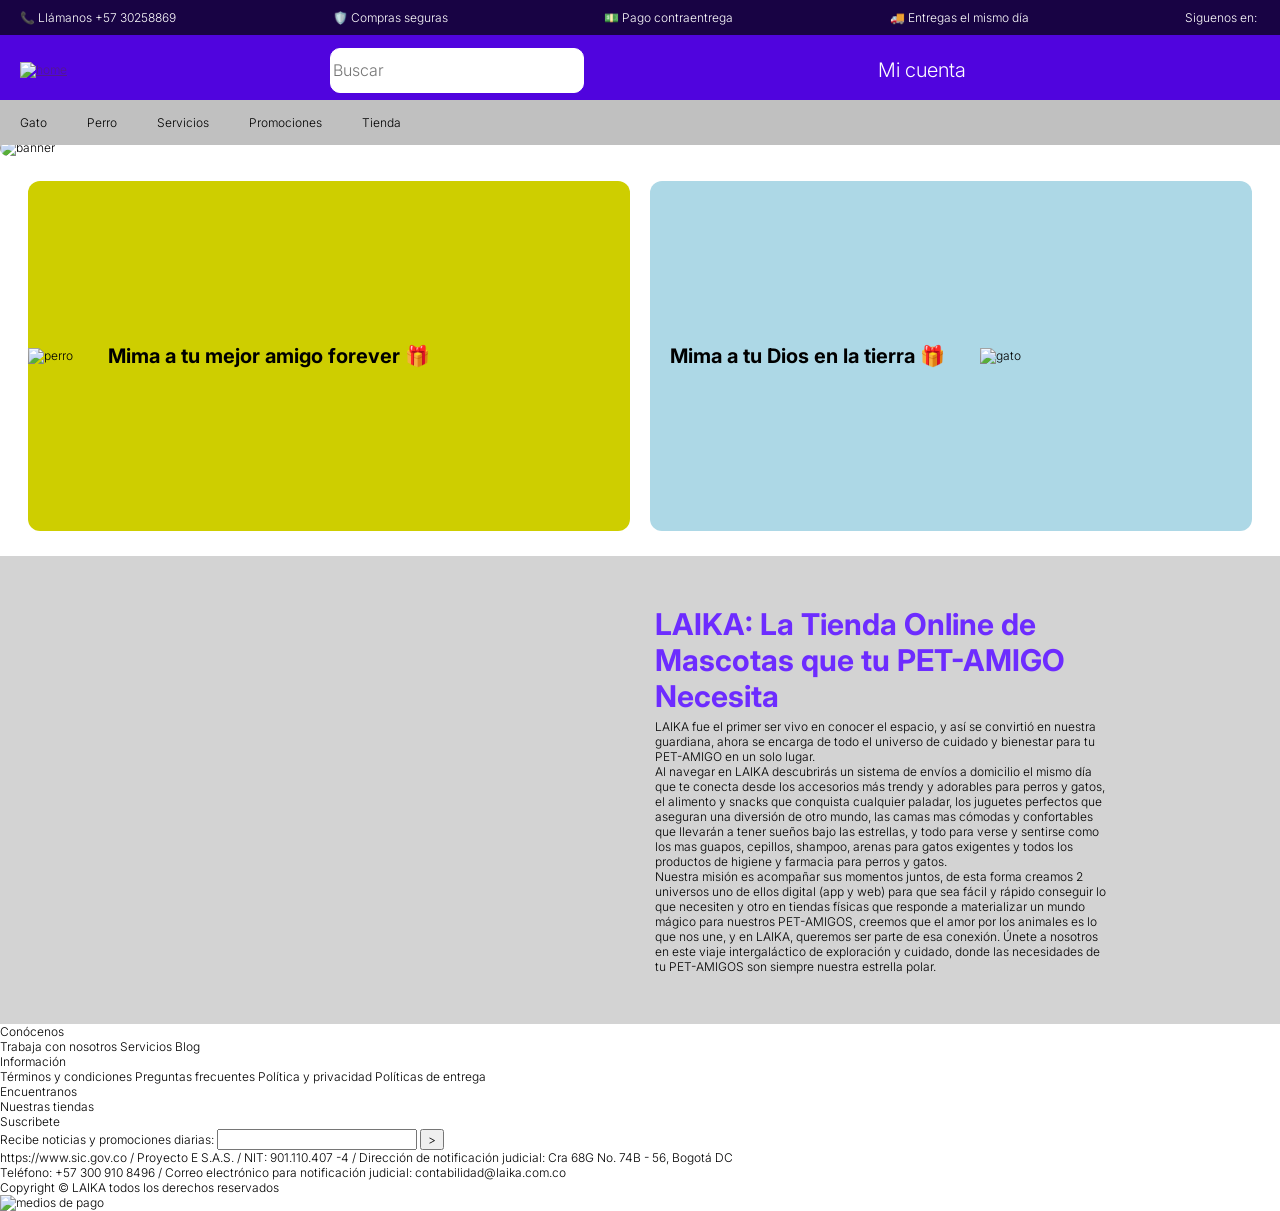
==== index.html @ f991198f "se hizo la maqueta y la pagina de mascotas" ====
<!DOCTYPE html>
<html lang="en">
<head>
    <meta charset="UTF-8">
    <meta name="viewport" content="width=device-width, initial-scale=1.0">
    <title>PetsAndShop</title>
    <link rel="stylesheet" href="style2.css">
    <link rel="preconnect" href="https://fonts.googleapis.com">
    <link rel="preconnect" href="https://fonts.gstatic.com" crossorigin>
    <link href="https://fonts.googleapis.com/css2?family=Inter:wght@300;400;600;700&display=swap" rel="stylesheet">
    <link rel="stylesheet" href="https://cdnjs.cloudflare.com/ajax/libs/font-awesome/6.0.0/css/all.min.cs">
</head>
<body>
<header>
        <div id="info-encabezado">
            <p>
                📞 Llámanos +57 30258869
            </p>
            <p>
                🛡️ Compras seguras
            <p>
                💵 Pago contraentrega
            </p>
            <p>
                🚚 Entregas el mismo día
            </p>
            <p>
                Siguenos en: <a href=""><img src="" alt=""></a>
            </p>
        </div>
        <div id="info-general">
            <a href=""><img
                    src="https://encrypted-tbn0.gstatic.com/images?q=tbn:ANd9GcSqnsskPT2d5Bq81cOHOlB46utTSn0pMF8DHg&s"
                    alt="home"></a>
            <input type="search" placeholder="Buscar" id="buscar">
            <input type="button" value="Mi cuenta" id="ingresar">
            <a href=""><img src="https://cdn-icons-png.flaticon.com/512/5412/5412512.png" alt=""></a>
        </div>
</header>
<nav>
        <ul>
            <li>Gato
                <ul>
                    <li>Alimento</li>
                    <li>Arenas</li>
                </ul>
            </li>
            <li>Perro
                <ul>
                    <li>Alimento</li>
                    <li>Juguetes</li>
                </ul>
            </li>
            <li>Servicios</li>
            <li>Promociones</li>
            <li>Tienda</li>
        </ul>
</nav>

<section id="banner">
        <img src="https://laika.com.co/_next/image?url=https%3A%2F%2Fstatic.laika.digital%2Fbanners%2Fdec43fb426bfb54d80fab68c9e68415c_1776350593.jpg&w=1920&q=75"
            alt="banner">
    </section>

<section id="mascotas">
        <div id="perro">
            <img src="https://laika.com.co/_next/image?url=https%3A%2F%2Fstatic.laika.digital%2Fsettings%2Fhome%2Fperros-003.png&w=384&q=75"
                alt="perro">
            <p class="parrafo">Mima a tu mejor amigo forever 🎁</p>
        </div>
        <div id="gato">
            <p class="parrafo">Mima a tu Dios en la tierra 🎁</p>
            <img src="https://laika.com.co/_next/image?url=https%3A%2F%2Fstatic.laika.digital%2Fsettings%2Fhome%2Fgatos-003.png&w=384&q=75"
                alt="gato">
        </div>
    </section>

<section class="caja">
        <div class="caja-imagenes">
            <img src="https://laika.com.co/_next/image?url=https%3A%2F%2Fstatic.laika.digital%2Fsettings%2Fseo%2Fseo-2.jpg&w=750&q=75"
                alt="">
            <img src="https://laika.com.co/_next/image?url=https%3A%2F%2Fstatic.laika.digital%2Fsettings%2Fseo%2Fseo-4.jpg&w=384&q=75"
                alt="">
            <img class="grande"
                src="https://laika.com.co/_next/image?url=https%3A%2F%2Fstatic.laika.digital%2Fsettings%2Fseo%2Fseo-3.jpg&w=750&q=75"
                alt="">
        </div>
        <article>
            <h2>LAIKA: La Tienda Online de Mascotas que tu PET-AMIGO Necesita</h2>
            <p class="parrafo-articulo">
                LAIKA fue el primer ser vivo en conocer el espacio, y así se convirtió en nuestra guardiana, ahora se
                encarga de todo el universo de cuidado y bienestar para tu PET-AMIGO en un solo lugar.
<br>
                Al navegar en LAIKA descubrirás un sistema de envíos a domicilio el mismo día que te conecta desde los
                accesorios más trendy y adorables para perros y gatos, el alimento y snacks que conquista cualquier
                paladar, los juguetes perfectos que aseguran una diversión de otro mundo, las camas mas cómodas y
                confortables que llevarán a tener sueños bajo las estrellas, y todo para verse y sentirse como los mas
                guapos, cepillos, shampoo, arenas para gatos exigentes y todos los productos de higiene y farmacia para
                perros y gatos.
<br>
                Nuestra misión es acompañar sus momentos juntos, de esta forma creamos 2 universos uno de ellos digital
                (app y web) para que sea fácil y rápido conseguir lo que necesiten y otro en tiendas físicas que
                responde a materializar un mundo mágico para nuestros PET-AMIGOS, creemos que el amor por los animales
                es lo que nos une, y en LAIKA, queremos ser parte de esa conexión. Únete a nosotros en este viaje
                intergaláctico de exploración y cuidado, donde las necesidades de tu PET-AMIGOS son siempre nuestra
                estrella polar.
            </p>
        </article>
    </section>

<footer>
        <div>
            <h3>Conócenos</h3>
            <span>Trabaja con nosotros</span>
            <span>Servicios</span>
            <span>Blog</span>
        </div>
        <div>
            <h3>Información</h3>
            <span>Términos y condiciones</span>
            <span>Preguntas frecuentes</span>
            <span>Política y privacidad</span>
            <span>Políticas de entrega</span>
        </div>
        <div>
            <h3>Encuentranos</h3>
            <span>Nuestras tiendas</span>
        </div>
        <div>
            <h3>Suscribete</h3>
            <span>Recibe noticias y promociones diarias:</span>
            <input type="email">
            <input type="submit" value=">">
        </div>
        <div class="info-legal">
            <p>
                https://www.sic.gov.co / Proyecto E S.A.S. / NIT: 901.110.407 -4 / Dirección de notificación judicial:
                Cra 68G No. 74B - 56, Bogotá DC
            </p>
            <p>
                Teléfono: +57 300 910 8496 / Correo electrónico para notificación judicial: contabilidad@laika.com.co
            </p>
            <div class="copyright-row">
        <p>
            Copyright © LAIKA todos los derechos reservados
        </p>

        <img src="https://laika.com.co/_next/image?url=https%3A%2F%2Fstatic.laika.digital%2Fsettings%2Fpayments%2Fall_pay_methods.png&w=828&q=75" alt="medios de pago">
        </div>
    </footer>

</body>
</html>
---- style2.css ----
* {
    margin: 0;
    font-family: "Inter", sans-serif;
    font-weight: 300;
    font-style: normal;
    font-size: 12px;
    box-sizing: border-box;
}

#info-encabezado {
    background-color: #180344;
    color: white;
    display: flex;
    justify-content: space-between;
    align-items: center;
    padding: 10px 20px;
}
#info-general{
    background-color: #5004DE;
    color: white;
    display: flex;
    justify-content: space-between;
    align-items: center;
    padding: 10px 20px;
}

#info-general img{
    width: 50px;
}

#buscar{
    max-width: 400px;
    height: 45px;
    font-size: 16px;
    border-radius: 10px;
    border: 1px solid white;
}

#ingresar{
    width: 150px;
    height: 50px;
    font-size: 20px;
    background-color: #5004DE;
    color: white;
    border: none;
}

nav ul{
    list-style: none;
    margin: 0;
    padding: 0;
}

nav > ul{
    display: flex;
    background-color: rgb(192, 192, 192);
}

nav > ul > li{
    position: relative;
    padding: 15px 20px;
    color: black;
    cursor: pointer;
}

nav >ul>li:hover{
    background-color:  gray;
}

nav ul ul{
    display: none;
    position: absolute;
    top: 100%;
    left: 0;
    background-color: gray;
    min-width: 150px;
}

nav ul ul li{
    color: black;
    padding: 10px;
}

nav ul li:hover>ul{
    display: block;
}

nav ul ul li:hover{
    background-color: lightgray;
}

header,nav{
    position: fixed;
    left: 0;
    width: 100%;
    z-index: 1000;
}

header{
    top: 0;
}

nav{
    top: 100px;
}

body{
    margin-top: 140px;
}

#banner{
    display:flex;
    justify-content: center;
    align-items: center;
    padding: 0;
}

#banner img{
    width: 100%;
    max-width: 12000px;
    border-radius: 10px;
}

#mascotas{
    display: flex;
    justify-content: center;
    margin-top: 25px;
    margin-bottom: 25px;
    gap: 20px;
    width: 100%;
}

#perro{
    background-color: rgb(206, 206, 0);
    border-radius: 10px;
}

#gato{
    background-color: lightblue;
    border-radius: 10px;
}

#perro,#gato{
    display: flex;
    align-items: center;
    gap: 15px;
    width: 47%;
    height: 350px;
    border-radius: 12px;
}

#perro img, #gato img{
    width: auto; 
    max-height: 90%
}

.parrafo{
    padding: 20px;
    font-weight: bold;
    font-size: 20px;
}

.caja{
    display: flex;
    gap: 30px;
    align-items: stretch;
    padding: 50px 170px;
    background-color: lightgray;
}


article h2 {
    font-size: 30px;
    font-weight: bold;
    color: #6d2cff;
    margin-bottom: 5px;
    padding: auto;
}

#parrafo-articulo{
    text-align: justify;
    font-size: 15px;
}

.caja-imagenes, article {
    flex:1;
}

.caja-imagenes{
    display: flex;
    gap: 10px;
    flex-wrap: wrap ;
    height: auto;
   
}

.caja-imagenes img{
    flex: 1 1 cal(50% - 10px);
    height: 100px;
    border-radius: 10px;
    object-fit: cover;
}

.grande{
    flex: 1 1 100%;
    height: 200px;
}
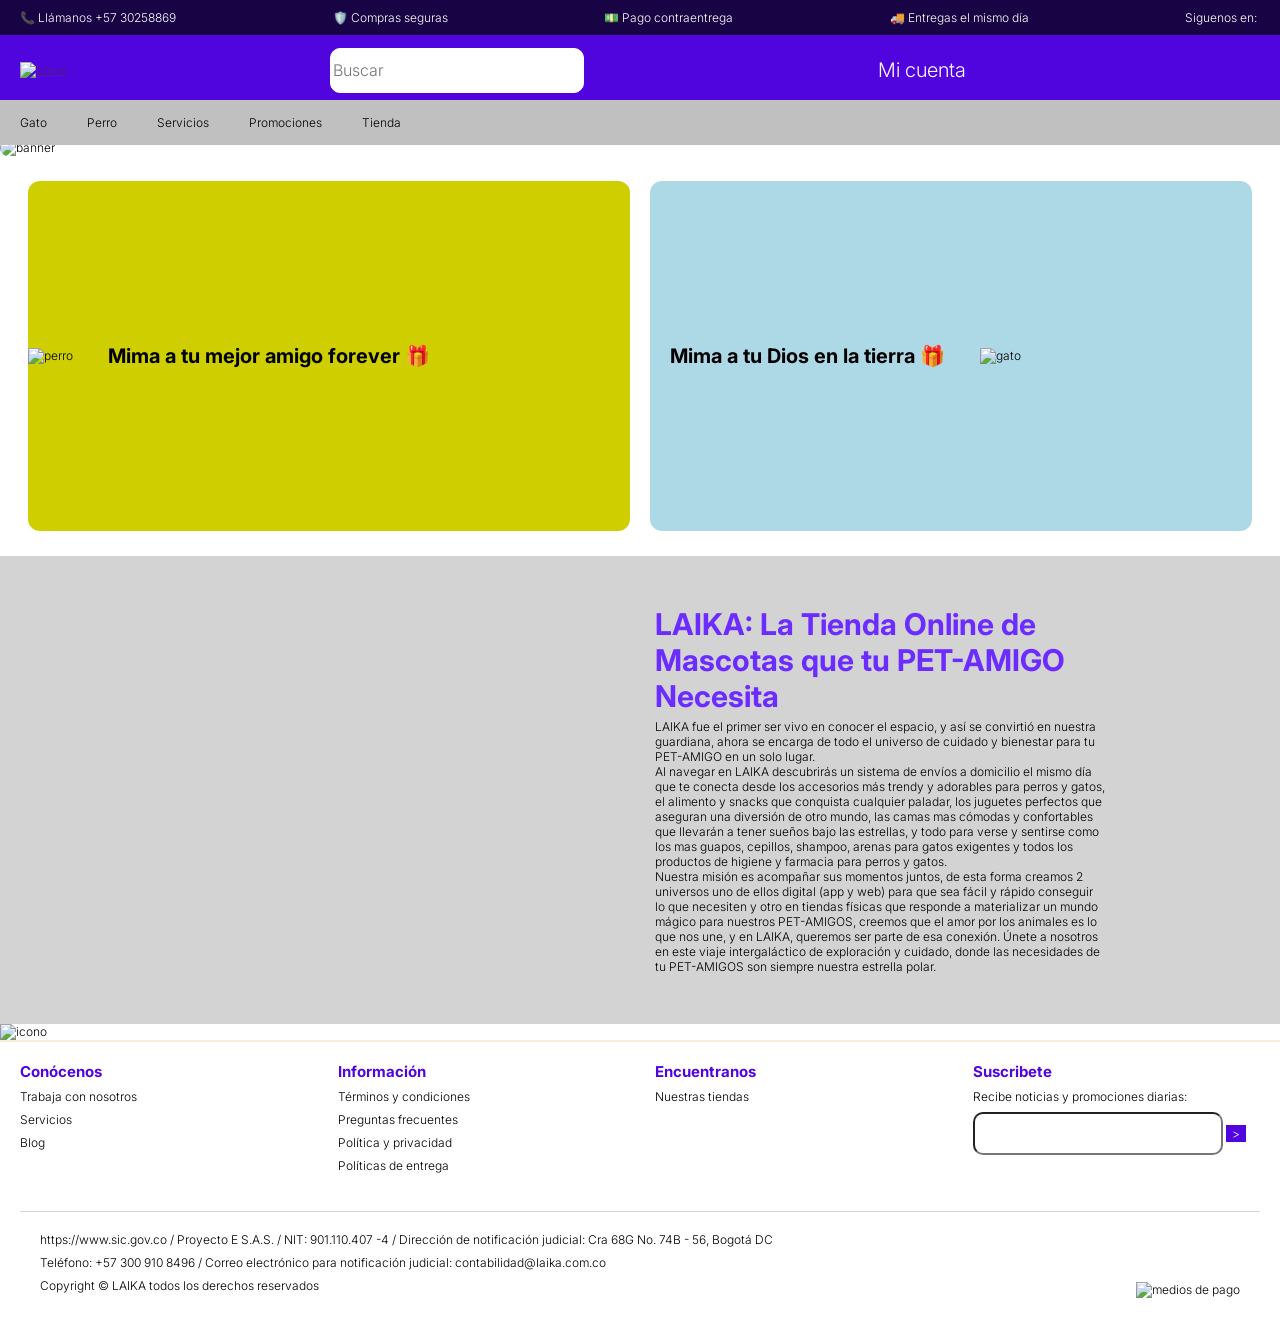
==== commit 401c0b78: "Terminada pagina y maqueta" ====
--- a/index.html
+++ b/index.html
@@ -107,8 +107,13 @@
             </p>
         </article>
     </section>
-
-<footer>
+<!--linea divisoria-->
+    <div class="linea-con-icono">
+        <img src="https://laika.com.co/_next/image?url=https%3A%2F%2Fstatic.laika.digital%2Fsettings%2Fbranding%2Flaika_footer.png&w=128&q=75" alt="icono">
+        <hr>
+    </div>
+    <!--footer-->
+    <footer>
         <div>
             <h3>Conócenos</h3>
             <span>Trabaja con nosotros</span>
@@ -146,8 +151,7 @@
         </p>
 
         <img src="https://laika.com.co/_next/image?url=https%3A%2F%2Fstatic.laika.digital%2Fsettings%2Fpayments%2Fall_pay_methods.png&w=828&q=75" alt="medios de pago">
-        </div>
+    </div>
     </footer>
-
 </body>
 </html>
--- a/style2.css
+++ b/style2.css
@@ -164,7 +164,7 @@
     display: flex;
     gap: 30px;
     align-items: stretch;
-    padding: 50px 170px;
+    padding: 50px 175px;
     background-color: lightgray;
 }
 
@@ -206,7 +206,83 @@
     height: 200px;
 }
 
-
-
-
-
+.linea-con-codigo{
+    display: flex;
+    align-items: center;
+    gap: 10px;
+    margin: 10px 10px;
+}
+
+.linea-con-icono img{
+    width: 50px;
+}
+
+.linea-con-icono hr{
+    flex: 1;
+    border: none;
+    background-color: antiquewhite;
+    height: 2px;
+}
+
+footer{
+    display: flex;
+    flex-wrap: wrap;
+    gap: 30px;
+    padding: 20px;
+}
+
+footer > div{
+    flex: 1;
+    min-width: 200px;
+}
+
+.info-legal{
+    flex: 1 1 100%;
+    border-top: 1px solid lightgray;
+    padding: 20px;
+}
+
+.info-legal p{
+    margin-bottom: 8px;
+}
+
+h3{
+    color: #5004DE;
+    font-size: 15px;
+    margin-bottom: 8px;
+    font-weight: bold;
+}
+
+footer span{
+    display:  block;
+    margin-bottom: 8px;
+}
+
+.copyright-row{
+    display: flex;
+    align-items: center;
+    justify-content: space-between;
+    gap: 20px;
+}
+.copyright-row img{
+    max-width: 300px;
+    height: auto;
+}
+
+input[type=email]{
+    width: 250px;
+    border-radius: 10px;
+    font-size: 12px;
+    padding: 12px 16px;
+}
+
+input[type=submit]{
+    background-color: #5004DE;
+    color: white;
+    font-size: 12px;
+    border: none;
+}
+
+
+
+
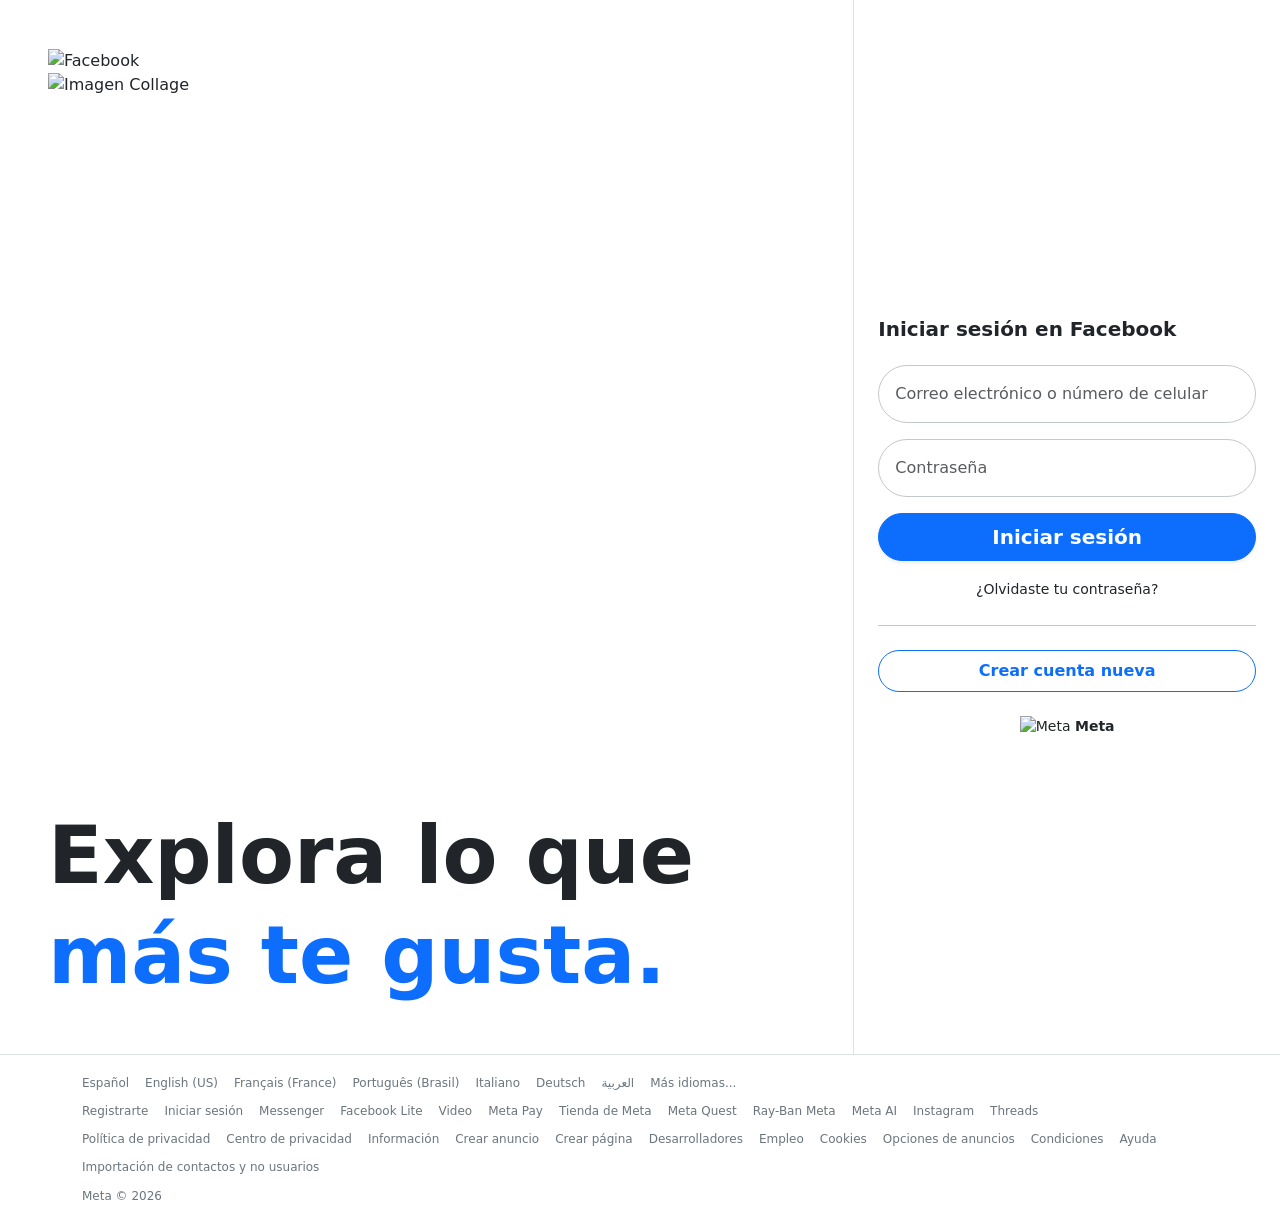
==== commit 811dbab6: "Layout Facebook" ====
--- a/index.html
+++ b/index.html
@@ -1,157 +1,176 @@
 <!DOCTYPE html>
-<html lang="en">
+<html lang="es">
+
 <head>
     <meta charset="UTF-8">
     <meta name="viewport" content="width=device-width, initial-scale=1.0">
-    <title>PetsAndShop</title>
-    <link rel="stylesheet" href="style2.css">
-    <link rel="preconnect" href="https://fonts.googleapis.com">
-    <link rel="preconnect" href="https://fonts.gstatic.com" crossorigin>
-    <link href="https://fonts.googleapis.com/css2?family=Inter:wght@300;400;600;700&display=swap" rel="stylesheet">
-    <link rel="stylesheet" href="https://cdnjs.cloudflare.com/ajax/libs/font-awesome/6.0.0/css/all.min.cs">
+    <title>Facebook - Iniciar sesión</title>
+    <link href="https://cdn.jsdelivr.net/npm/bootstrap@5.3.3/dist/css/bootstrap.min.css" rel="stylesheet">
+    <style>
+        /* ── MÓVIL: solo el ícono circular centrado ── */
+        .fb-logo-mobile {
+            display: none;
+        }
+
+        @media (max-width: 991.98px) {
+            /* Mostrar ícono circular en móvil */
+            .fb-logo-mobile {
+                display: flex;
+                justify-content: center;
+                padding: 20px 0;
+                background: #fff;
+                border-bottom: 1px solid #dee2e6;
+            }
+
+            /* Ocultar el header de escritorio completo */
+            .header-desktop {
+                display: none !important;
+            }
+
+            /* Formulario ocupa todo el ancho */
+            .section-form {
+                width: 100%;
+                border-left: none !important;
+                padding: 30px 20px !important;
+            }
+        }
+    </style>
 </head>
-<body>
-<header>
-        <div id="info-encabezado">
-            <p>
-                📞 Llámanos +57 30258869
-            </p>
-            <p>
-                🛡️ Compras seguras
-            <p>
-                💵 Pago contraentrega
-            </p>
-            <p>
-                🚚 Entregas el mismo día
-            </p>
-            <p>
-                Siguenos en: <a href=""><img src="" alt=""></a>
-            </p>
+
+<body class="bg-white">
+
+    <div class="container-fluid p-0">
+
+        <!-- ── ÍCONO SOLO PARA MÓVIL ── -->
+        <div class="fb-logo-mobile">
+            <img src="https://upload.wikimedia.org/wikipedia/commons/thumb/0/05/Facebook_Logo_%282019%29.png/1280px-Facebook_Logo_%282019%29.png"
+                width="60px" height="60px" alt="Facebook">
         </div>
-        <div id="info-general">
-            <a href=""><img
-                    src="https://encrypted-tbn0.gstatic.com/images?q=tbn:ANd9GcSqnsskPT2d5Bq81cOHOlB46utTSn0pMF8DHg&s"
-                    alt="home"></a>
-            <input type="search" placeholder="Buscar" id="buscar">
-            <input type="button" value="Mi cuenta" id="ingresar">
-            <a href=""><img src="https://cdn-icons-png.flaticon.com/512/5412/5412512.png" alt=""></a>
+
+        <div class="row g-0 min-vh-100">
+
+            <!-- ── HEADER SOLO PARA ESCRITORIO ── -->
+            <header class="header-desktop col-lg-8 d-flex flex-column justify-content-between p-5 bg-white">
+                <div class="text-start">
+                    <img src="https://upload.wikimedia.org/wikipedia/commons/thumb/0/05/Facebook_Logo_%282019%29.png/1280px-Facebook_Logo_%282019%29.png"
+                        width="60px" height="60px" alt="Facebook">
+                </div>
+
+                <div class="d-flex justify-content-lg-start pe-lg-4 align-items-center">
+                    <img src="https://static.xx.fbcdn.net/rsrc.php/yB/r/83zWJdc6PJI.webp" class="img-fluid"
+                        alt="Imagen Collage" width="850px" height="850px">
+                </div>
+
+                <div class="text-start">
+                    <h1 class="display-1 fw-bold lh-sm mb-0">
+                        Explora lo que <br>
+                        <span class="text-primary">más te gusta.</span>
+                    </h1>
+                </div>
+            </header>
+
+            <!-- ── SECCIÓN FORMULARIO ── -->
+            <section class="section-form col-lg-4 border-start d-flex align-items-center justify-content-center p-4 bg-white">
+                <div style="width: 100%; max-width: 400px;">
+                    <h2 class="text-start fs-5 mb-4 fw-bold">Iniciar sesión en Facebook</h2>
+
+                    <form>
+                        <div class="mb-3">
+                            <input type="text" class="form-control p-3 border-secondary-subtle rounded-pill"
+                                placeholder="Correo electrónico o número de celular">
+                        </div>
+                        <div class="mb-3">
+                            <input type="password" class="form-control p-3 border-secondary-subtle rounded-pill"
+                                placeholder="Contraseña">
+                        </div>
+                        <div class="text-center">
+                            <button type="submit"
+                                class="btn btn-primary w-100 fw-bold py-2 fs-5 shadow-sm rounded-pill">Iniciar sesión</button>
+                        </div>
+                        <div class="text-center mt-3">
+                            <a href="#" class="text-decoration-none text-dark" style="font-size: 14px;">¿Olvidaste tu contraseña?</a>
+                        </div>
+
+                        <hr class="my-4">
+
+                        <div class="text-center">
+                            <button type="button"
+                                class="btn btn-outline-primary fw-bold px-4 py-2 rounded-pill w-100">Crear cuenta nueva</button>
+                        </div>
+
+                        <div class="text-center mt-4">
+                            <p class="text-dark mb-0" style="font-size: 14px;">
+                                <img src="https://img.freepik.com/vector-premium/logotipo-empresa-meta_265339-667.jpg"
+                                    height="18px" alt="Meta">
+                                <strong>Meta</strong>
+                            </p>
+                        </div>
+                    </form>
+                </div>
+            </section>
+
         </div>
-</header>
-<nav>
-        <ul>
-            <li>Gato
-                <ul>
-                    <li>Alimento</li>
-                    <li>Arenas</li>
-                </ul>
-            </li>
-            <li>Perro
-                <ul>
-                    <li>Alimento</li>
-                    <li>Juguetes</li>
-                </ul>
-            </li>
-            <li>Servicios</li>
-            <li>Promociones</li>
-            <li>Tienda</li>
-        </ul>
-</nav>
 
-<section id="banner">
-        <img src="https://laika.com.co/_next/image?url=https%3A%2F%2Fstatic.laika.digital%2Fbanners%2Fdec43fb426bfb54d80fab68c9e68415c_1776350593.jpg&w=1920&q=75"
-            alt="banner">
-    </section>
+        <!-- ── FOOTER ── -->
+        <footer class="container-fluid bg-white border-top">
+            <div class="container text-secondary py-3" style="font-size: 12px;">
 
-<section id="mascotas">
-        <div id="perro">
-            <img src="https://laika.com.co/_next/image?url=https%3A%2F%2Fstatic.laika.digital%2Fsettings%2Fhome%2Fperros-003.png&w=384&q=75"
-                alt="perro">
-            <p class="parrafo">Mima a tu mejor amigo forever 🎁</p>
-        </div>
-        <div id="gato">
-            <p class="parrafo">Mima a tu Dios en la tierra 🎁</p>
-            <img src="https://laika.com.co/_next/image?url=https%3A%2F%2Fstatic.laika.digital%2Fsettings%2Fhome%2Fgatos-003.png&w=384&q=75"
-                alt="gato">
-        </div>
-    </section>
+                <!-- Fila de idiomas -->
+                <div class="d-flex flex-wrap mb-1" style="line-height: 2;">
+                    <span class="me-3">Español</span>
+                    <span class="me-3">English (US)</span>
+                    <span class="me-3">Français (France)</span>
+                    <span class="me-3">Português (Brasil)</span>
+                    <span class="me-3">Italiano</span>
+                    <span class="me-3">Deutsch</span>
+                    <span class="me-3">العربية</span>
+                    <span class="me-3">Más idiomas...</span>
+                </div>
 
-<section class="caja">
-        <div class="caja-imagenes">
-            <img src="https://laika.com.co/_next/image?url=https%3A%2F%2Fstatic.laika.digital%2Fsettings%2Fseo%2Fseo-2.jpg&w=750&q=75"
-                alt="">
-            <img src="https://laika.com.co/_next/image?url=https%3A%2F%2Fstatic.laika.digital%2Fsettings%2Fseo%2Fseo-4.jpg&w=384&q=75"
-                alt="">
-            <img class="grande"
-                src="https://laika.com.co/_next/image?url=https%3A%2F%2Fstatic.laika.digital%2Fsettings%2Fseo%2Fseo-3.jpg&w=750&q=75"
-                alt="">
-        </div>
-        <article>
-            <h2>LAIKA: La Tienda Online de Mascotas que tu PET-AMIGO Necesita</h2>
-            <p class="parrafo-articulo">
-                LAIKA fue el primer ser vivo en conocer el espacio, y así se convirtió en nuestra guardiana, ahora se
-                encarga de todo el universo de cuidado y bienestar para tu PET-AMIGO en un solo lugar.
-<br>
-                Al navegar en LAIKA descubrirás un sistema de envíos a domicilio el mismo día que te conecta desde los
-                accesorios más trendy y adorables para perros y gatos, el alimento y snacks que conquista cualquier
-                paladar, los juguetes perfectos que aseguran una diversión de otro mundo, las camas mas cómodas y
-                confortables que llevarán a tener sueños bajo las estrellas, y todo para verse y sentirse como los mas
-                guapos, cepillos, shampoo, arenas para gatos exigentes y todos los productos de higiene y farmacia para
-                perros y gatos.
-<br>
-                Nuestra misión es acompañar sus momentos juntos, de esta forma creamos 2 universos uno de ellos digital
-                (app y web) para que sea fácil y rápido conseguir lo que necesiten y otro en tiendas físicas que
-                responde a materializar un mundo mágico para nuestros PET-AMIGOS, creemos que el amor por los animales
-                es lo que nos une, y en LAIKA, queremos ser parte de esa conexión. Únete a nosotros en este viaje
-                intergaláctico de exploración y cuidado, donde las necesidades de tu PET-AMIGOS son siempre nuestra
-                estrella polar.
-            </p>
-        </article>
-    </section>
-<!--linea divisoria-->
-    <div class="linea-con-icono">
-        <img src="https://laika.com.co/_next/image?url=https%3A%2F%2Fstatic.laika.digital%2Fsettings%2Fbranding%2Flaika_footer.png&w=128&q=75" alt="icono">
-        <hr>
+                <!-- Fila de enlaces de producto -->
+                <div class="d-flex flex-wrap mb-1" style="line-height: 2;">
+                    <span class="me-3">Registrarte</span>
+                    <span class="me-3">Iniciar sesión</span>
+                    <span class="me-3">Messenger</span>
+                    <span class="me-3">Facebook Lite</span>
+                    <span class="me-3">Video</span>
+                    <span class="me-3">Meta Pay</span>
+                    <span class="me-3">Tienda de Meta</span>
+                    <span class="me-3">Meta Quest</span>
+                    <span class="me-3">Ray-Ban Meta</span>
+                    <span class="me-3">Meta AI</span>
+                    <span class="me-3">Instagram</span>
+                    <span class="me-3">Threads</span>
+                </div>
+
+                <!-- Fila de enlaces legales -->
+                <div class="d-flex flex-wrap mb-1" style="line-height: 2;">
+                    <span class="me-3">Política de privacidad</span>
+                    <span class="me-3">Centro de privacidad</span>
+                    <span class="me-3">Información</span>
+                    <span class="me-3">Crear anuncio</span>
+                    <span class="me-3">Crear página</span>
+                    <span class="me-3">Desarrolladores</span>
+                    <span class="me-3">Empleo</span>
+                    <span class="me-3">Cookies</span>
+                    <span class="me-3">Opciones de anuncios</span>
+                    <span class="me-3">Condiciones</span>
+                    <span class="me-3">Ayuda</span>
+                </div>
+
+                <!-- Fila larga -->
+                <div class="d-flex flex-wrap mb-2" style="line-height: 2;">
+                    <span class="me-3">Importación de contactos y no usuarios</span>
+                </div>
+
+                <!-- Copyright -->
+                <p class="mb-0">Meta © 2026</p>
+            </div>
+        </footer>
+
     </div>
-    <!--footer-->
-    <footer>
-        <div>
-            <h3>Conócenos</h3>
-            <span>Trabaja con nosotros</span>
-            <span>Servicios</span>
-            <span>Blog</span>
-        </div>
-        <div>
-            <h3>Información</h3>
-            <span>Términos y condiciones</span>
-            <span>Preguntas frecuentes</span>
-            <span>Política y privacidad</span>
-            <span>Políticas de entrega</span>
-        </div>
-        <div>
-            <h3>Encuentranos</h3>
-            <span>Nuestras tiendas</span>
-        </div>
-        <div>
-            <h3>Suscribete</h3>
-            <span>Recibe noticias y promociones diarias:</span>
-            <input type="email">
-            <input type="submit" value=">">
-        </div>
-        <div class="info-legal">
-            <p>
-                https://www.sic.gov.co / Proyecto E S.A.S. / NIT: 901.110.407 -4 / Dirección de notificación judicial:
-                Cra 68G No. 74B - 56, Bogotá DC
-            </p>
-            <p>
-                Teléfono: +57 300 910 8496 / Correo electrónico para notificación judicial: contabilidad@laika.com.co
-            </p>
-            <div class="copyright-row">
-        <p>
-            Copyright © LAIKA todos los derechos reservados
-        </p>
 
-        <img src="https://laika.com.co/_next/image?url=https%3A%2F%2Fstatic.laika.digital%2Fsettings%2Fpayments%2Fall_pay_methods.png&w=828&q=75" alt="medios de pago">
-    </div>
-    </footer>
+    <script src="https://cdn.jsdelivr.net/npm/bootstrap@5.3.3/dist/js/bootstrap.bundle.min.js"></script>
 </body>
+
 </html>
